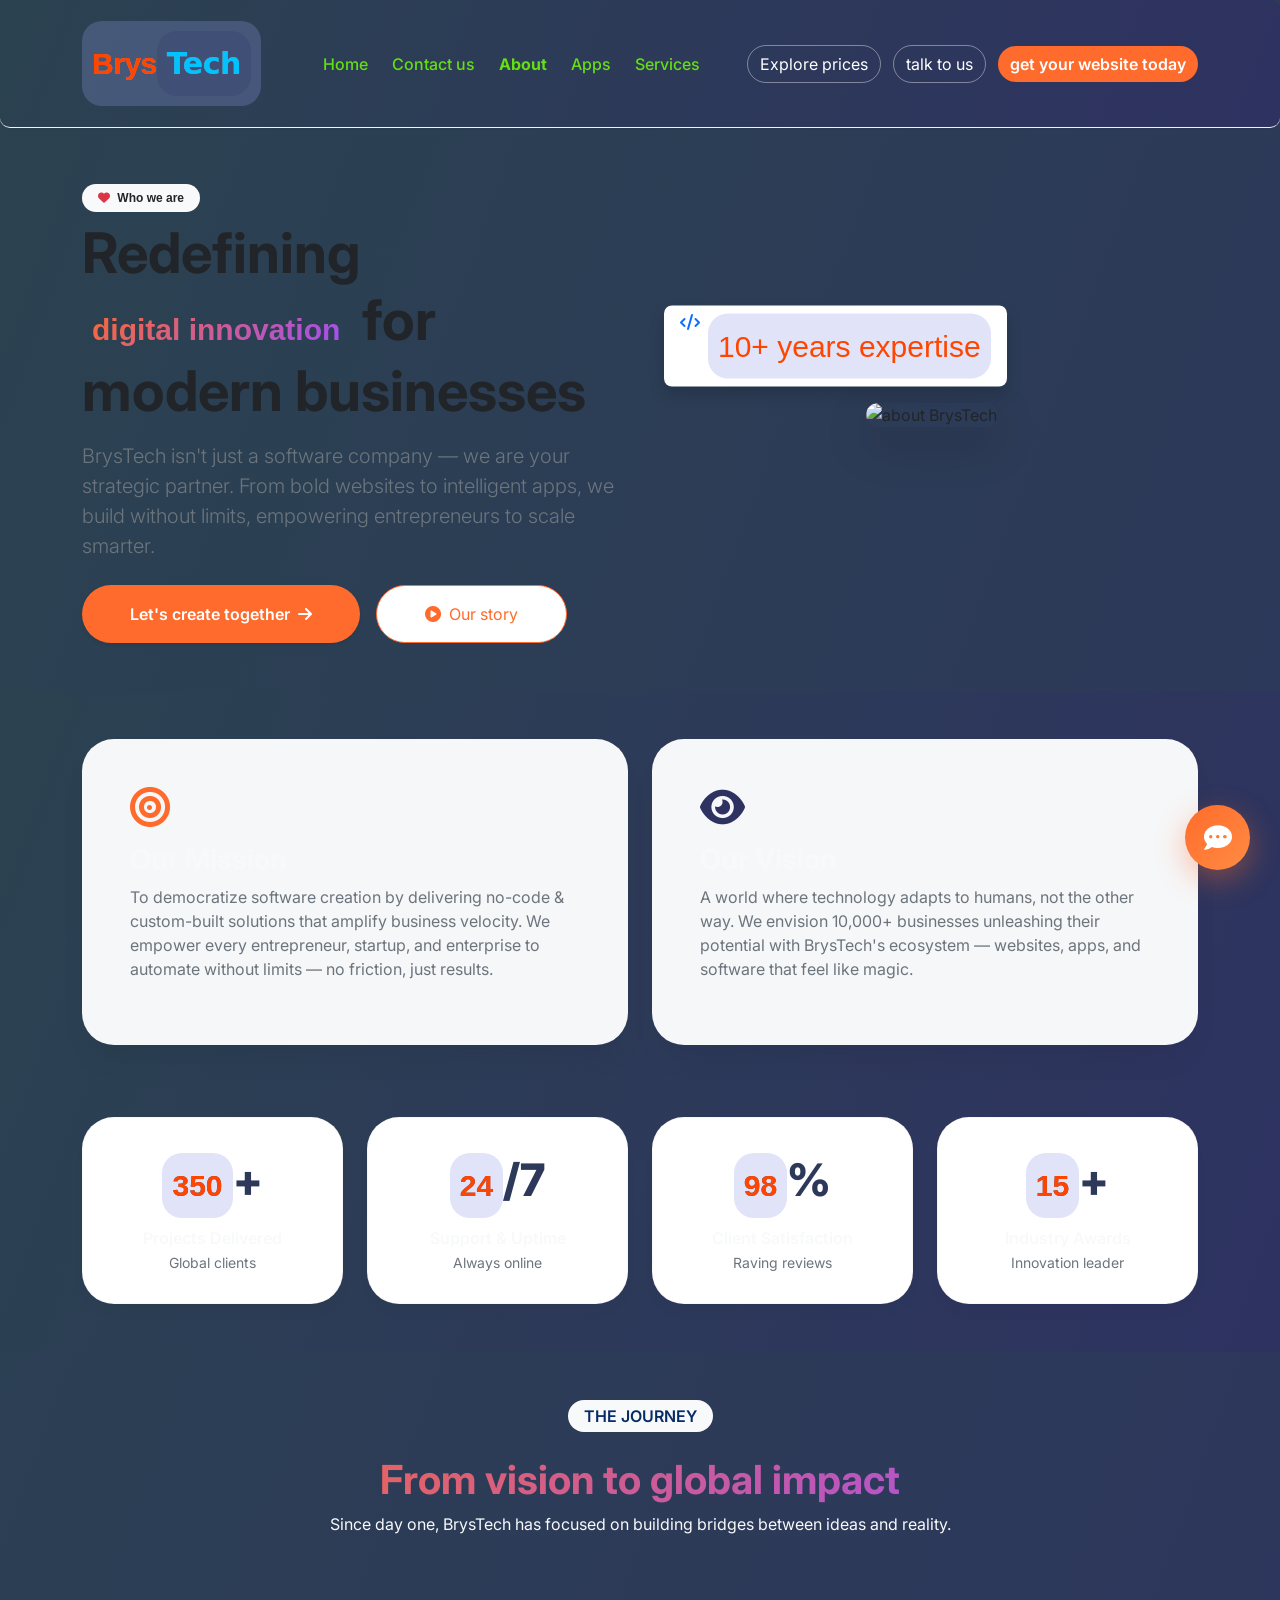
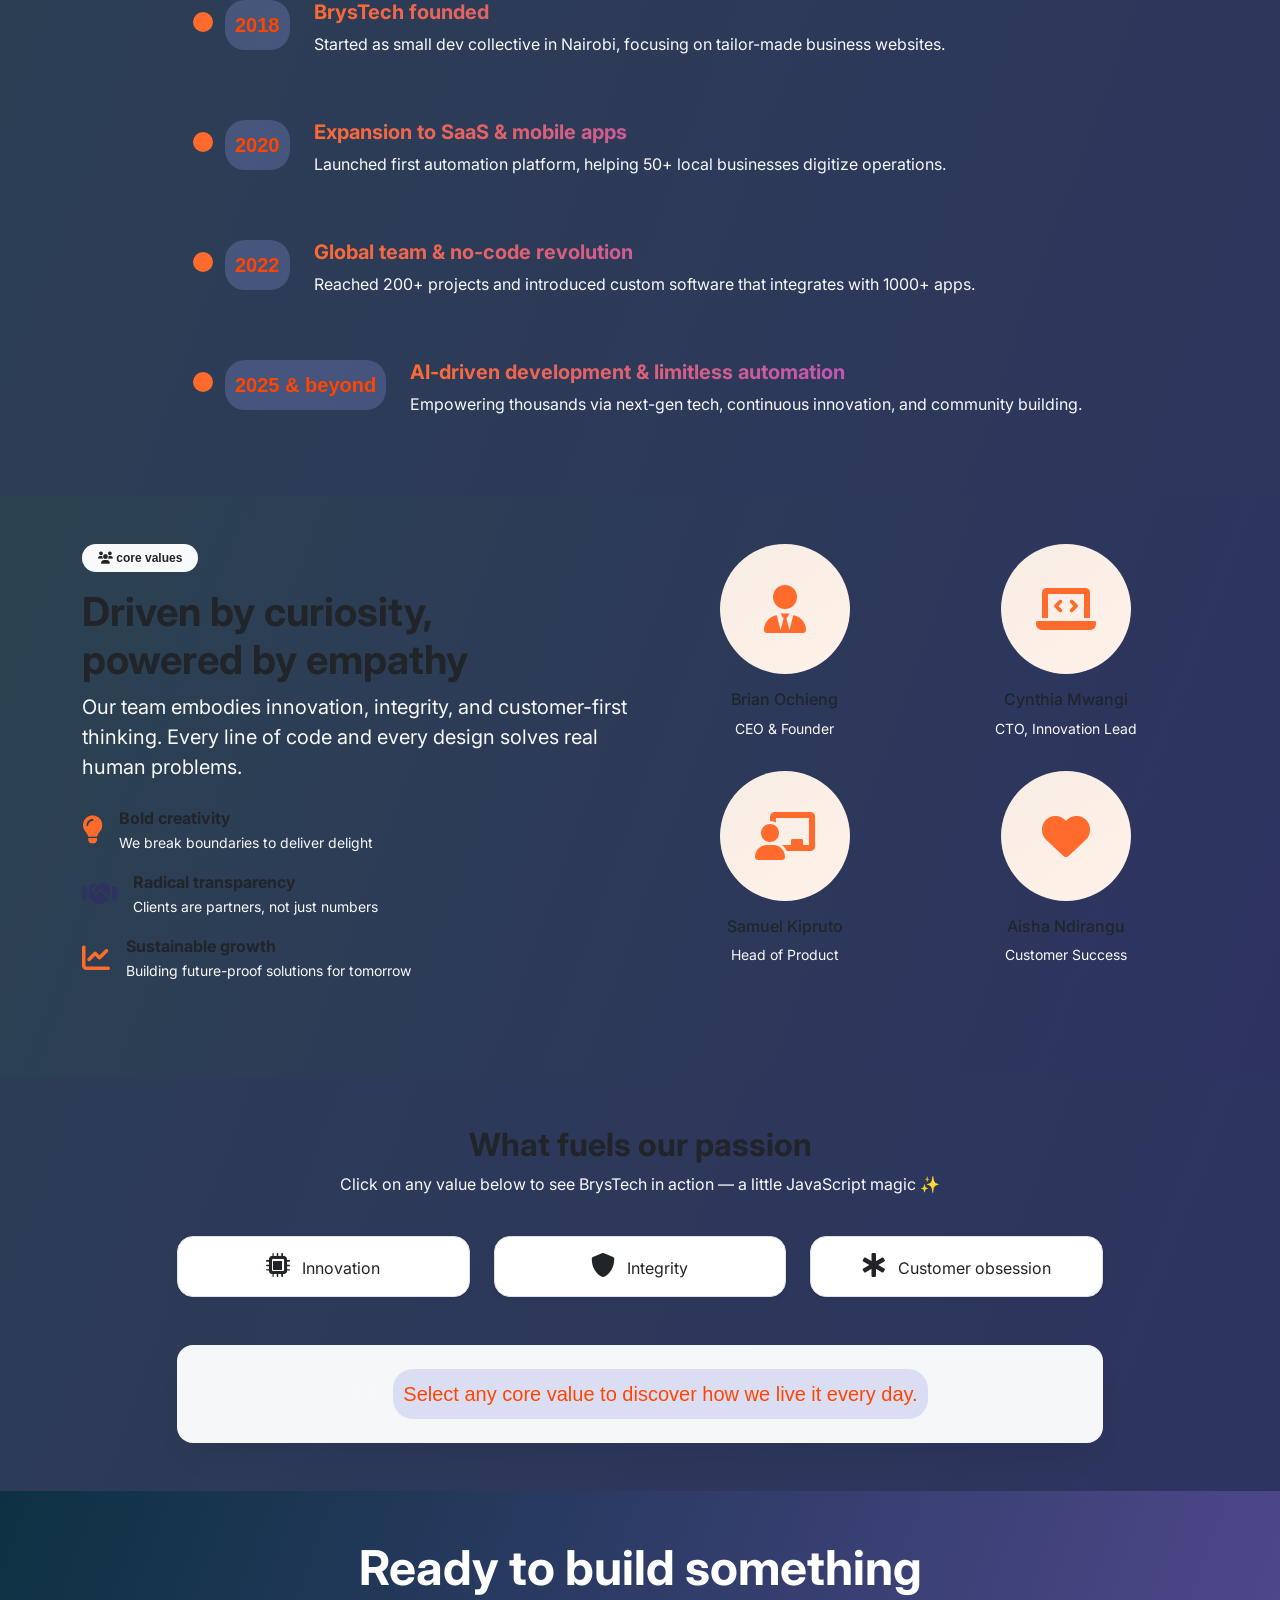
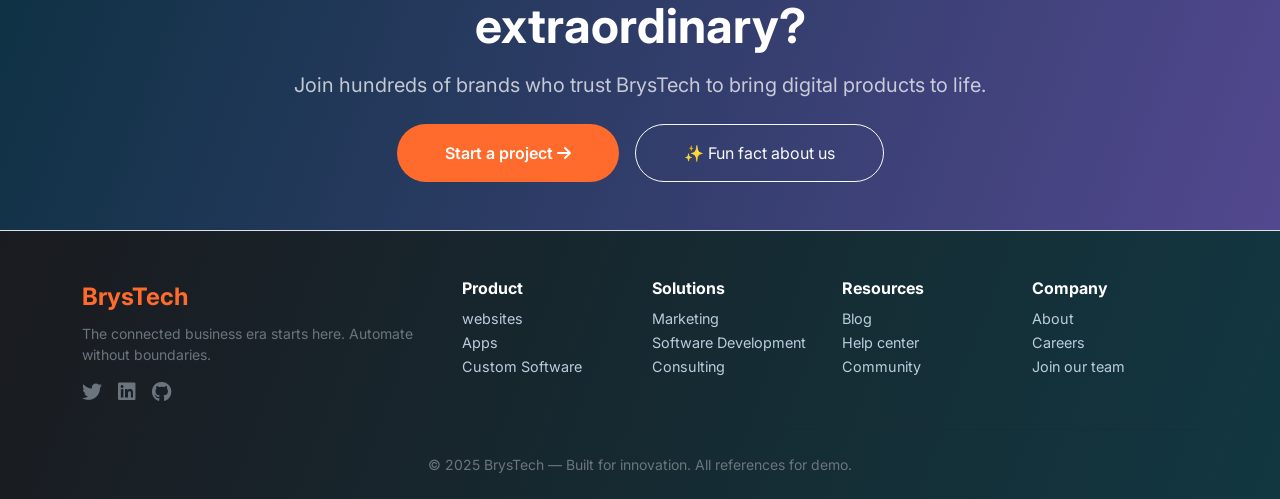
==== about.html @ b3199cd0 "Add files via upload" ====
<!DOCTYPE html>
<html lang="en">

<head>
    <meta charset="UTF-8">
    <meta name="viewport" content="width=device-width, initial-scale=1.0, user-scalable=yes">
    <title>BrysTech | About Us — Innovation Without Limits</title>
    <!-- Bootstrap 5 CSS + Icons + Google Fonts -->
    <link href="https://cdn.jsdelivr.net/npm/bootstrap@5.3.0-alpha1/dist/css/bootstrap.min.css" rel="stylesheet">
    <link rel="stylesheet" href="https://cdnjs.cloudflare.com/ajax/libs/font-awesome/6.0.0-beta3/css/all.min.css">
    <link href="https://fonts.googleapis.com/css2?family=Inter:opsz,wght@14..32,300;14..32,400;14..32,500;14..32,600;14..32,700;14..32,800&display=swap" rel="stylesheet">
    <link rel="stylesheet" href="./css/about.css">
</head>

<body>

    <!-- Navigation (exactly matching home style) -->
    <nav class="navbar navbar-expand-lg navbar-custom sticky-top" style="background: linear-gradient(110deg, #2b4250 0%, #2e3261 100%);">
        <div class="container">
            <a class="navbar-brand fw-bold fs-4" href="#"><span>Brys<div class="hub" style="display: inline-block;">Tech</div></span></a>
            <button class="navbar-toggler" type="button" data-bs-toggle="collapse" data-bs-target="#mainNavbar" aria-controls="mainNavbar" aria-expanded="false" aria-label="Toggle navigation">
                <span class="navbar-toggler-icon"></span>
            </button>
            <div class="collapse navbar-collapse" id="mainNavbar">
                <ul class="navbar-nav mx-auto mb-2 mb-lg-0">
                    <li class="nav-item"><a class="nav-link" href="./index.html">Home</a></li>
                    <li class="nav-item"><a class="nav-link" href="./contact.html">Contact us</a></li>
                    <li class="nav-item"><a class="nav-link active fw-bold" style="color:#FFCF9A;" href="./about.html">About</a></li>
                    <li class="nav-item"><a class="nav-link" href="./apps.html">Apps</a></li>
                    <li class="nav-item"><a class="nav-link" href="./services.html">Services</a></li>
                </ul>
                <div class="d-flex align-items-center gap-2">
                    <a href="#" class="btn btn-outline-custom me-1">Explore prices</a>
                    <a href="#" class="btn btn-outline-custom me-1">talk to us</a>
                    <a href="#" class="btn btn-primary-custom">get your website today</a>
                </div>
            </div>
        </div>
    </nav>

    <!-- About Hero Section -->
    <section class="py-5 mt-2">
        <div class="container">
            <div class="row align-items-center g-5">
                <div class="col-lg-6">
                    <div class="hero-badge mb-2">
                        <span class="badge bg-light text-dark p-2 px-3 rounded-pill fw-semibold"><i class="fas fa-heart me-1 text-danger"></i> Who we are</span>
                    </div>
                    <h1 class="display-4 fw-bold">Redefining <span class="hero-gradient">digital innovation</span> for modern businesses</h1>
                    <p class="lead text-secondary mt-3">BrysTech isn't just a software company — we are your strategic partner. From bold websites to intelligent apps, we build without limits, empowering entrepreneurs to scale smarter.</p>
                    <div class="d-flex flex-wrap gap-3 mt-4">
                        <button class="btn btn-primary-custom px-5 py-3 shadow-sm" id="aboutCtaBtn">Let's create together <i class="fas fa-arrow-right ms-1"></i></button>
                        <button class="btn btn-outline-custom px-5 py-3" style="border-color:#FF6B2C; color:#FF6B2C; background:white;" id="watchStoryBtn"><i class="fas fa-play-circle me-1"></i> Our story</button>
                    </div>
                </div>
                <div class="col-lg-6 text-center">
                    <div class="position-relative">
                        <img src="https://placehold.co/600x500/FFF2EB/FF6B2C?text=BrysTech+Team+Culture" alt="about BrysTech" class="img-fluid rounded-4 shadow-lg" style="border-radius: 2rem; width:100%; object-fit:cover;">
                        <div class="position-absolute bottom-0 start-0 translate-middle-y bg-white rounded-3 shadow p-2 px-3 d-none d-md-flex">
                            <i class="fas fa-code text-primary me-2"></i> <span>10+ years expertise</span>
                        </div>
                    </div>
                </div>
            </div>
        </div>
    </section>

    <!-- Mission & Vision (animated stats) -->
    <section class="py-5 text-light" style="background: linear-gradient(110deg, #2b4250 0%, #2e3261 100%);">
        <div class="container">
            <div class="row g-4 mb-5">
                <div class="col-md-6">
                    <div class="glass-card p-4 p-lg-5 h-100">
                        <i class="fas fa-bullseye fs-1 mb-3" style="color:#FF6B2C;"></i>
                        <h3 class="fw-bold">Our Mission</h3>
                        <p class="text-secondary mt-2">To democratize software creation by delivering no-code & custom-built solutions that amplify business velocity. We empower every entrepreneur, startup, and enterprise to automate without limits — no friction, just results.</p>
                    </div>
                </div>
                <div class="col-md-6">
                    <div class="glass-card p-4 p-lg-5 h-100">
                        <i class="fas fa-eye fs-1 mb-3" style="color:#2e3261;"></i>
                        <h3 class="fw-bold">Our Vision</h3>
                        <p class="text-secondary mt-2">A world where technology adapts to humans, not the other way. We envision 10,000+ businesses unleashing their potential with BrysTech's ecosystem — websites, apps, and software that feel like magic.</p>
                    </div>
                </div>
            </div>

            <!-- Stats row with JavaScript counter animation -->
            <div class="row text-center g-4 mt-2">
                <div class="col-md-3 col-6">
                    <div class="stat-card">
                        <div class="stat-number"><span class="counter-num" data-target="350">350</span>+</div>
                        <p class="fw-semibold mt-2 mb-0">Projects Delivered</p>
                        <small class="text-secondary">Global clients</small>
                    </div>
                </div>
                <div class="col-md-3 col-6">
                    <div class="stat-card">
                        <div class="stat-number"><span class="counter-num" data-target="24">24</span>/7</div>
                        <p class="fw-semibold mt-2 mb-0">Support & Uptime</p>
                        <small class="text-secondary">Always online</small>
                    </div>
                </div>
                <div class="col-md-3 col-6">
                    <div class="stat-card">
                        <div class="stat-number"><span class="counter-num" data-target="98">98</span>%</div>
                        <p class="fw-semibold mt-2 mb-0">Client Satisfaction</p>
                        <small class="text-secondary">Raving reviews</small>
                    </div>
                </div>
                <div class="col-md-3 col-6">
                    <div class="stat-card">
                        <div class="stat-number"><span class="counter-num" data-target="15">15</span>+</div>
                        <p class="fw-semibold mt-2 mb-0">Industry Awards</p>
                        <small class="text-secondary">Innovation leader</small>
                    </div>
                </div>
            </div>
        </div>
    </section>

    <!-- Company timeline / Journey -->
    <section class="py-5">
        <div class="container">
            <div class="text-center mb-5">
                <p class="text-uppercase fw-semibold text-primary-emphasis bg-light d-inline-block px-3 py-1 rounded-pill" style="background:#FFF2EB;">The Journey</p>
                <h2 class="display-6 fw-bold mt-2" style="background: linear-gradient(135deg, #FF6B2C, #9b4dff); background-clip: text; -webkit-background-clip: text; -webkit-text-fill-color: transparent;">From vision to global impact</h2>
                <p class="text-light col-md-7 mx-auto">Since day one, BrysTech has focused on building bridges between ideas and reality.</p>
            </div>
            <div class="row justify-content-center">
                <div class="col-lg-10">
                    <div class="position-relative p-3">
                        <div class="timeline-item d-flex mb-5">
                            <div class="me-4"><span class="timeline-dot"></span><span class="fw-bold fs-5">2018</span></div>
                            <div>
                                <h5 class="fw-bold" style="background: linear-gradient(135deg, #FF6B2C, #9b4dff); background-clip: text; -webkit-background-clip: text; -webkit-text-fill-color: transparent;">BrysTech founded</h5>
                                <p class="text-light">Started as small dev collective in Nairobi, focusing on tailor-made business websites.</p>
                            </div>
                        </div>
                        <div class="timeline-item d-flex mb-5">
                            <div class="me-4"><span class="timeline-dot"></span><span class="fw-bold fs-5">2020</span></div>
                            <div>
                                <h5 class="fw-bold" style="background: linear-gradient(135deg, #FF6B2C, #9b4dff); background-clip: text; -webkit-background-clip: text; -webkit-text-fill-color: transparent;">Expansion to SaaS & mobile apps</h5>
                                <p class="text-light">Launched first automation platform, helping 50+ local businesses digitize operations.</p>
                            </div>
                        </div>
                        <div class="timeline-item d-flex mb-5">
                            <div class="me-4"><span class="timeline-dot"></span><span class="fw-bold fs-5">2022</span></div>
                            <div>
                                <h5 class="fw-bold" style="background: linear-gradient(135deg, #FF6B2C, #9b4dff); background-clip: text; -webkit-background-clip: text; -webkit-text-fill-color: transparent;">Global team & no-code revolution</h5>
                                <p class="text-light">Reached 200+ projects and introduced custom software that integrates with 1000+ apps.</p>
                            </div>
                        </div>
                        <div class="timeline-item d-flex">
                            <div class="me-4"><span class="timeline-dot"></span><span class="fw-bold fs-5">2025 & beyond</span></div>
                            <div>
                                <h5 class="fw-bold" style="background: linear-gradient(135deg, #FF6B2C, #9b4dff); background-clip: text; -webkit-background-clip: text; -webkit-text-fill-color: transparent;">AI-driven development & limitless automation</h5>
                                <p class="text-light">Empowering thousands via next-gen tech, continuous innovation, and community building.</p>
                            </div>
                        </div>
                    </div>
                </div>
            </div>
        </div>
    </section>

    <!-- Meet the leadership / core values (interactive javascript flip-lite) -->
    <section class="py-5" style="background: linear-gradient(110deg, #2b4250 0%, #2e3261 100%);">
        <div class="container">
            <div class="row align-items-center mb-5">
                <div class="col-lg-6">
                    <span class="badge bg-light text-dark p-2 px-3 rounded-pill fw-semibold"><i class="fas fa-users"></i> core values</span>
                    <h2 class="fw-bold display-6 mt-3">Driven by curiosity, <br>powered by empathy</h2>
                    <p class="text-light fs-5">Our team embodies innovation, integrity, and customer-first thinking. Every line of code and every design solves real human problems.</p>
                    <div class="mt-4">
                        <div class="d-flex align-items-center gap-3 mb-3">
                            <i class="fas fa-lightbulb fs-3" style="color:#FF6B2C;"></i>
                            <div><strong>Bold creativity</strong><br><small class="text-light">We break boundaries to deliver delight</small></div>
                        </div>
                        <div class="d-flex align-items-center gap-3 mb-3">
                            <i class="fas fa-handshake fs-3" style="color:#2e3261;"></i>
                            <div><strong>Radical transparency</strong><br><small class="text-light">Clients are partners, not just numbers</small></div>
                        </div>
                        <div class="d-flex align-items-center gap-3">
                            <i class="fas fa-chart-line fs-3" style="color:#FF6B2C;"></i>
                            <div><strong>Sustainable growth</strong><br><small class="text-light">Building future-proof solutions for tomorrow</small></div>
                        </div>
                    </div>
                </div>
                <div class="col-lg-6 text-center mt-5 mt-lg-0">
                    <div class="row g-3">
                        <div class="col-6">
                            <div class="team-img-placeholder mx-auto"><i class="fas fa-user-tie"></i></div>
                            <h6 class="mt-2">Brian Ochieng</h6>
                            <p class="small text-light">CEO & Founder</p>
                        </div>
                        <div class="col-6">
                            <div class="team-img-placeholder mx-auto"><i class="fas fa-laptop-code"></i></div>
                            <h6 class="mt-2">Cynthia Mwangi</h6>
                            <p class="small text-light">CTO, Innovation Lead</p>
                        </div>
                        <div class="col-6">
                            <div class="team-img-placeholder mx-auto"><i class="fas fa-chalkboard-user"></i></div>
                            <h6 class="mt-2">Samuel Kipruto</h6>
                            <p class="small text-light">Head of Product</p>
                        </div>
                        <div class="col-6">
                            <div class="team-img-placeholder mx-auto"><i class="fas fa-heart"></i></div>
                            <h6 class="mt-2">Aisha Ndirangu</h6>
                            <p class="small text-light">Customer Success</p>
                        </div>
                    </div>
                </div>
            </div>
        </div>
    </section>

    <!-- Interactive JavaScript accordion-style value expand + Quote -->
    <section class="py-5">
        <div class="container">
            <div class="row justify-content-center">
                <div class="col-lg-8 text-center mb-4">
                    <h2 class="fw-bold">What fuels our passion</h2>
                    <p class="text-light">Click on any value below to see BrysTech in action — a little JavaScript magic ✨</p>
                </div>
            </div>
            <div class="row justify-content-center">
                <div class="col-md-10">
                    <div class="row g-4">
                        <div class="col-md-4">
                            <button class="btn w-100 py-3 border rounded-4 bg-white shadow-sm value-trigger" data-value="innovation">
                                <i class="fas fa-microchip fs-4 me-2"></i> Innovation
                            </button>
                        </div>
                        <div class="col-md-4">
                            <button class="btn w-100 py-3 border rounded-4 bg-white shadow-sm value-trigger" data-value="integrity">
                                <i class="fas fa-shield-alt fs-4 me-2"></i> Integrity
                            </button>
                        </div>
                        <div class="col-md-4">
                            <button class="btn w-100 py-3 border rounded-4 bg-white shadow-sm value-trigger" data-value="customer">
                                <i class="fas fa-star-of-life fs-4 me-2"></i> Customer obsession
                            </button>
                        </div>
                    </div>
                    <div class="mt-5 p-4 rounded-4 text-center glass-card" id="dynamicMessageBox">
                        <i class="fas fa-quote-left fs-2 text-light me-2 opacity-50"></i>
                        <span id="dynamicText" class="fs-5 fw-medium">Select any core value to discover how we live it every day.</span>
                    </div>
                </div>
            </div>
        </div>
    </section>

    <!-- CTA with JavaScript "Surprise" toggling -->
    <section class="py-5" style="background: linear-gradient(110deg, #0d3142 0%, #52488f 100%);">
        <div class="container text-center">
            <div class="row justify-content-center">
                <div class="col-lg-8">
                    <h2 class="fw-bold display-5 text-white">Ready to build something extraordinary?</h2>
                    <p class="fs-5 text-light mt-3 opacity-75">Join hundreds of brands who trust BrysTech to bring digital products to life.</p>
                    <div class="d-flex flex-wrap gap-3 justify-content-center mt-4">
                        <button class="btn btn-primary-custom px-5 py-3 fs-6 rounded-pill" id="surpriseCtaBtn">Start a project <i class="fas fa-arrow-right"></i></button>
                        <button class="btn btn-outline-light px-5 py-3 fs-6 rounded-pill" id="funFactBtn">✨ Fun fact about us</button>
                    </div>
                    <div id="funFactArea" class="mt-4 text-white bg-white bg-opacity-10 rounded-3 p-3 d-none transition">
                        <i class="fas fa-gem me-2"></i> <span id="funFactText"></span>
                    </div>
                </div>
            </div>
        </div>
    </section>

    <!-- Footer (same as home style) -->
    <footer class="pt-5 pb-4 border-top" style="background: linear-gradient(110deg, #1a1b20 0%, #123741 100%);">
        <div class="container">
            <div class="row g-4">
                <div class="col-md-4">
                    <div class="fw-bold fs-4 mb-2" style="color:#FF6B2C;">BrysTech</div>
                    <p class="text-secondary small">The connected business era starts here. Automate without boundaries.</p>
                    <div class="d-flex gap-3 mt-2">
                        <a href="#" class="text-secondary"><i class="fab fa-twitter fs-5"></i></a>
                        <a href="#" class="text-secondary"><i class="fab fa-linkedin fs-5"></i></a>
                        <a href="#" class="text-secondary"><i class="fab fa-github fs-5"></i></a>
                    </div>
                </div>
                <div class="col-md-8">
                    <div class="row">
                        <div class="col-6 col-sm-3">
                            <h6 class="fw-bold text-white">Product</h6>
                            <ul class="list-unstyled">
                                <li><a href="#" class="footer-link">websites</a></li>
                                <li><a href="#" class="footer-link">Apps</a></li>
                                <li><a href="#" class="footer-link">Custom Software</a></li>
                            </ul>
                        </div>
                        <div class="col-6 col-sm-3">
                            <h6 class="fw-bold text-white">Solutions</h6>
                            <ul class="list-unstyled">
                                <li><a href="#" class="footer-link">Marketing</a></li>
                                <li><a href="#" class="footer-link">Software Development</a></li>
                                <li><a href="#" class="footer-link">Consulting</a></li>
                            </ul>
                        </div>
                        <div class="col-6 col-sm-3">
                            <h6 class="fw-bold text-white">Resources</h6>
                            <ul class="list-unstyled">
                                <li><a href="#" class="footer-link">Blog</a></li>
                                <li><a href="#" class="footer-link">Help center</a></li>
                                <li><a href="#" class="footer-link">Community</a></li>
                            </ul>
                        </div>
                        <div class="col-6 col-sm-3">
                            <h6 class="fw-bold text-white">Company</h6>
                            <ul class="list-unstyled">
                                <li><a href="#" class="footer-link">About</a></li>
                                <li><a href="#" class="footer-link">Careers</a></li>
                                <li><a href="#" class="footer-link">Join our team</a></li>
                            </ul>
                        </div>
                    </div>
                </div>
            </div>
            <hr class="my-4 bg-secondary">
            <div class="text-center text-secondary small">
                &copy; 2025 BrysTech — Built for innovation. All references for demo.
            </div>
        </div>
    </footer>
    <!-- AI Chat Button -->
    <button class="ai-chat-btn" id="aiChatBtn">
        <i class="fas fa-comment-dots"></i>
    </button>

    <div id="chatModal" class="chat-modal hidden">
        <div class="chat-header">
            <span><i class="fas fa-robot me-2"></i>Brys AI Assistant</span>
            <button id="closeChatBtn">&times;</button>
        </div>
        <div class="chat-messages" id="chatMessages">
            <div class="message bot">
                <div class="bubble">👋 Hi! I'm Brys AI. Ask me anything!</div>
            </div>
        </div>
        <div class="chat-input-area">
            <input type="text" id="chatInput" placeholder="Ask me anything...">
            <button id="sendChatBtn"><i class="fas fa-paper-plane"></i></button>
        </div>
    </div>




    <script src="https://cdn.jsdelivr.net/npm/bootstrap@5.3.0-alpha1/dist/js/bootstrap.bundle.min.js"></script>

    <script>
        (function() {
            // Counter animation using intersection observer
            const counters = document.querySelectorAll('.counter-num');
            const animateNumbers = () => {
                counters.forEach(counter => {
                    const target = parseInt(counter.getAttribute('data-target'));
                    let current = parseInt(counter.innerText);
                    if (current < target) {
                        let increment = Math.ceil(target / 35);
                        let newVal = Math.min(current + increment, target);
                        counter.innerText = newVal;
                        setTimeout(() => animateNumbers(), 20);
                    } else {
                        counter.innerText = target;
                    }
                });
            };

            // trigger only once via intersection observer
            const observerOptions = {
                threshold: 0.3
            };
            const observer = new IntersectionObserver((entries) => {
                entries.forEach(entry => {
                    if (entry.isIntersecting) {
                        animateNumbers();
                        observer.unobserve(entry.target);
                    }
                });
            }, observerOptions);
            const statsSection = document.querySelector('.stat-card');
            if (statsSection) observer.observe(document.querySelector('.bg-grey .row.text-center'));

            // Dynamic value box (JavaScript interactive part)
            const valueBtns = document.querySelectorAll('.value-trigger');
            const dynamicTextSpan = document.getElementById('dynamicText');
            const messagesMap = {
                innovation: "✨ Innovation: We dedicate 20% of our time to R&D, playing with AI and bleeding-edge tools to give you a competitive edge. Every product is a future-proof masterpiece.",
                integrity: "🔒 Integrity: We believe in radical honesty — transparent pricing, open communication, and never overpromising. Our refund policy speaks for itself.",
                customer: "💖 Customer obsession: We don't just build and leave. 24/7 support, personalized onboarding, and continuous iteration based on YOUR feedback. Your success is our KPI."
            };
            valueBtns.forEach(btn => {
                btn.addEventListener('click', () => {
                    const val = btn.getAttribute('data-value');
                    if (val && messagesMap[val]) {
                        dynamicTextSpan.innerText = messagesMap[val];
                        // add small ripple effect
                        const box = document.getElementById('dynamicMessageBox');
                        box.style.transform = 'scale(1.01)';
                        setTimeout(() => {
                            box.style.transform = '';
                        }, 200);
                    } else {
                        dynamicTextSpan.innerText = '👏 Thank you for connecting with BrysTech values! We bring these principles to life daily.';
                    }
                });
            });

            // Fun fact button & Surprise
            const funBtn = document.getElementById('funFactBtn');
            const funFactArea = document.getElementById('funFactArea');
            const funFactTextSpan = document.getElementById('funFactText');
            const factsList = [
                "🧩 BrysTech was bootstrapped from a small home office with just two laptops — now we serve clients across 4 continents!",
                "⚡ The first website we ever built still runs today and processes over 10k monthly visitors.",
                "🦾 Our team speaks over 7 languages, helping us collaborate globally to build inclusive design.",
                "🚀 We once built a complete inventory app in 48 hours to rescue a local retailer during a crisis.",
                "🎨 Our signature orange (#FF6B2C) symbolizes creativity, energy, and the African sunset."
            ];
            funBtn.addEventListener('click', () => {
                const randomFact = factsList[Math.floor(Math.random() * factsList.length)];
                funFactTextSpan.innerText = randomFact;
                funFactArea.classList.remove('d-none');
                funFactArea.classList.add('d-block');
                setTimeout(() => {
                    funFactArea.scrollIntoView({
                        behavior: 'smooth',
                        block: 'nearest'
                    });
                }, 100);
            });

            const surpriseBtn = document.getElementById('surpriseCtaBtn');
            surpriseBtn.addEventListener('click', () => {
                alert("🎉 Let’s create your next digital success! Reach out to hello@brystech.com — we'll get back within 2 hours.");
            });
            const aboutCta = document.getElementById('aboutCtaBtn');
            if (aboutCta) aboutCta.addEventListener('click', () => {
                alert("📞 Talk to our strategy team: +254 700 123 456 or book a free consultation.");
            });
            const watchStory = document.getElementById('watchStoryBtn');
            if (watchStory) watchStory.addEventListener('click', () => {
                alert("📽️ Our origin story video coming soon! Meanwhile, check our case studies.");
            });

            // manual fix for counters ensure initial zero
            counters.forEach(c => {
                if (parseInt(c.innerText) === 0) c.innerText = "0";
            });
        })();
    </script>

    <script src="js/script.js"></script>
</body>

</html>
---- css/about.css ----
* {
        font-family: 'Inter', sans-serif;
    }
    
    body {
        background: linear-gradient(110deg, #2b4250 0%, #2e3261 100%);
    }
    /* custom overrides / consistent with home but About specific */
    /* ===== CUSTOM NAVBAR STYLES ===== */
    
    nav {
        background-color: #333;
        border-radius: 10px;
    }
    
    .navbar-custom {
        background-color: #ffffff;
        padding: 1rem 0;
        box-shadow: 0 1px 2px rgba(0, 0, 0, 0.03), 0 1px 6px -1px rgba(0, 0, 0, 0.02);
        border-bottom: 1px solid #f0f2f5;
    }
    
    .navbar-brand {
        font-weight: 800;
        font-size: 1.8rem;
        letter-spacing: -0.02em;
        background: linear-gradient(135deg, #FF6B2C 0%, #FF8A4C 100%);
        -webkit-background-clip: text;
        background-clip: text;
        color: transparent;
    }
    
    .nav-link {
        font-weight: 500;
        color: #64df12 !important;
        margin: 0 0.25rem;
        transition: color 0.2s;
    }
    
    .nav-link:hover {
        color: #e9700ef5 !important;
        padding: 10px;
        border-radius: 5px;
        background-color: white;
    }
    
    span {
        color: orangered;
        font-size: 30px;
        background-color: rgba(144, 153, 228, 0.267);
        border-radius: 20px;
        font-family: Verdana, Geneva, Tahoma, sans-serif;
        padding: 10px;
        margin: 0px;
        display: inline-block;
    }
    
    .hub {
        color: rgb(0, 195, 255);
        font-size: 30px;
        background-color: rgba(51, 56, 105, 0.267);
        border-radius: 20px;
        font-family: system-ui, -apple-system, BlinkMacSystemFont, 'Segoe UI', Roboto, Oxygen, Ubuntu, Cantarell, 'Open Sans', 'Helvetica Neue', sans-serif;
        padding: 10px;
        display: inline-block;
    }
    
    .btn-outline-custom {
        border: 1px solid rgba(255, 255, 255, 0.4);
        color: white;
        background: transparent;
        border-radius: 40px;
        transition: 0.2s;
    }
    
    .btn-outline-custom:hover {
        background: rgba(255, 255, 255, 0.15);
        border-color: white;
        color: white;
    }
    
    .btn-primary-custom {
        background: #FF6B2C;
        border: none;
        color: white;
        border-radius: 40px;
        font-weight: 600;
        transition: 0.2s;
    }
    
    .btn-primary-custom:hover {
        background: #e05a1f;
        transform: translateY(-2px);
        box-shadow: 0 10px 20px -5px rgba(255, 107, 44, 0.3);
    }
    
    .btn-google-style {
        background: white;
        color: #1e2a3e;
        border-radius: 40px;
        font-weight: 500;
        border: 1px solid #e2e8f0;
    }
    
    .btn-google-style:hover {
        background: #f8fafc;
        border-color: #cbd5e1;
    }
    
    .hero-gradient {
        background: linear-gradient(135deg, #FF6B2C, #9b4dff);
        -webkit-background-clip: text;
        background-clip: text;
        color: transparent;
    }
    
    .feature-card {
        background: white;
        border-radius: 28px;
        padding: 1.8rem 1.5rem;
        transition: all 0.3s ease;
        height: 100%;
        box-shadow: 0 8px 20px rgba(0, 0, 0, 0.02);
        border: 1px solid #f0e9e2;
    }
    
    .feature-card:hover {
        transform: translateY(-6px);
        box-shadow: 0 25px 35px -12px rgba(0, 0, 0, 0.08);
        border-color: #ffd9c4;
    }
    
    .feature-icon {
        width: 58px;
        height: 58px;
        background: #fff2e6;
        border-radius: 20px;
        display: flex;
        align-items: center;
        justify-content: center;
        font-size: 28px;
        color: #FF6B2C;
        margin-bottom: 1.4rem;
    }
    
    .timeline-dot {
        background: #FF6B2C;
        width: 12px;
        height: 12px;
        border-radius: 50%;
        display: inline-block;
        margin-right: 12px;
    }
    
    .stat-card {
        background: white;
        border-radius: 32px;
        padding: 1.8rem;
        text-align: center;
        transition: 0.25s ease;
        border: 1px solid rgba(0, 0, 0, 0.03);
        box-shadow: 0 10px 20px -8px rgba(0, 0, 0, 0.05);
    }
    
    .stat-number {
        font-size: 2.8rem;
        font-weight: 800;
        background: linear-gradient(145deg, #2b4250, #2e3261);
        -webkit-background-clip: text;
        background-clip: text;
        color: transparent;
    }
    
    .glass-card {
        background: rgba(255, 255, 255, 0.96);
        backdrop-filter: blur(2px);
        border-radius: 2rem;
        box-shadow: 0 20px 35px -12px rgba(0, 0, 0, 0.08);
    }
    
    .team-img-placeholder {
        background: linear-gradient(145deg, #f7ede5, #fff1e8);
        width: 130px;
        height: 130px;
        border-radius: 50%;
        display: flex;
        align-items: center;
        justify-content: center;
        font-size: 3rem;
        color: #FF6B2C;
        margin: 0 auto 1rem;
        transition: 0.2s;
    }
    
    .footer-link {
        text-decoration: none;
        color: #bbccdd;
        font-size: 0.9rem;
        transition: 0.2s;
    }
    
    .footer-link:hover {
        color: #FF6B2C;
    }
    
    .bg-grey {
        background-color: #faf7f2;
    }
    
    .animated-counter {
        transition: all 0.1s ease;
    }
    /* ========================================== */
    /* AI CHAT BUTTON & MODAL STYLES ONLY */
    /* ========================================== */
    /* Floating Chat Button */
    
    .ai-chat-btn {
        position: fixed;
        bottom: 30px;
        right: 30px;
        width: 65px;
        height: 65px;
        border-radius: 50%;
        background: linear-gradient(135deg, #FF6B2C, #FF8C42);
        border: none;
        color: white;
        font-size: 28px;
        box-shadow: 0 10px 30px rgba(255, 107, 44, 0.4);
        cursor: pointer;
        z-index: 1000;
        transition: all 0.3s ease;
        display: flex;
        align-items: center;
        justify-content: center;
        animation: pulse 2s infinite;
    }
    
    .ai-chat-btn:hover {
        transform: scale(1.1) rotate(5deg);
        box-shadow: 0 15px 35px rgba(255, 107, 44, 0.6);
        background: linear-gradient(135deg, #FF8C42, #FF6B2C);
    }
    /* Pulse Animation */
    
    @keyframes pulse {
        0% {
            box-shadow: 0 0 0 0 rgba(255, 107, 44, 0.7);
        }
        70% {
            box-shadow: 0 0 0 15px rgba(255, 107, 44, 0);
        }
        100% {
            box-shadow: 0 0 0 0 rgba(255, 107, 44, 0);
        }
    }
    /* Chat Modal Container */
    
    .chat-modal {
        position: fixed;
        bottom: 110px;
        right: 30px;
        width: 380px;
        height: 550px;
        background: white;
        border-radius: 24px;
        box-shadow: 0 20px 60px rgba(0, 0, 0, 0.3);
        z-index: 1001;
        display: flex;
        flex-direction: column;
        overflow: hidden;
        transition: all 0.3s ease;
        border: 1px solid rgba(0, 0, 0, 0.1);
        animation: slideUp 0.3s ease;
    }
    
    @keyframes slideUp {
        from {
            opacity: 0;
            transform: translateY(20px);
        }
        to {
            opacity: 1;
            transform: translateY(0);
        }
    }
    
    .chat-modal.hidden {
        display: none;
    }
    /* Chat Header */
    
    .chat-header {
        background: linear-gradient(110deg, #2b4250, #2e3261);
        color: white;
        padding: 18px 20px;
        display: flex;
        justify-content: space-between;
        align-items: center;
        font-weight: 600;
        font-size: 16px;
    }
    
    .chat-header span i {
        margin-right: 8px;
        font-size: 20px;
    }
    
    .chat-header button {
        background: none;
        border: none;
        color: white;
        font-size: 28px;
        cursor: pointer;
        transition: 0.2s;
        line-height: 1;
        padding: 0;
        width: 30px;
        height: 30px;
        display: flex;
        align-items: center;
        justify-content: center;
        border-radius: 50%;
    }
    
    .chat-header button:hover {
        background: rgba(255, 255, 255, 0.2);
        transform: scale(1.1);
    }
    /* Chat Messages Area */
    
    .chat-messages {
        flex: 1;
        padding: 20px;
        overflow-y: auto;
        background: #f8f9fa;
        display: flex;
        flex-direction: column;
        gap: 12px;
    }
    /* Custom Scrollbar */
    
    .chat-messages::-webkit-scrollbar {
        width: 6px;
    }
    
    .chat-messages::-webkit-scrollbar-track {
        background: #e9ecef;
        border-radius: 10px;
    }
    
    .chat-messages::-webkit-scrollbar-thumb {
        background: #FF6B2C;
        border-radius: 10px;
    }
    /* Message Bubbles */
    
    .message {
        display: flex;
        flex-direction: column;
        animation: fadeIn 0.3s ease;
    }
    
    @keyframes fadeIn {
        from {
            opacity: 0;
            transform: translateY(10px);
        }
        to {
            opacity: 1;
            transform: translateY(0);
        }
    }
    
    .message.user {
        align-items: flex-end;
    }
    
    .message.bot {
        align-items: flex-start;
    }
    
    .message .bubble {
        max-width: 85%;
        padding: 12px 16px;
        border-radius: 20px;
        font-size: 14px;
        line-height: 1.5;
        word-wrap: break-word;
        white-space: pre-wrap;
    }
    
    .message.user .bubble {
        background: linear-gradient(135deg, #FF6B2C, #FF8C42);
        color: white;
        border-bottom-right-radius: 4px;
        box-shadow: 0 2px 5px rgba(0, 0, 0, 0.1);
    }
    
    .message.bot .bubble {
        background: white;
        color: #1e2a3e;
        border-bottom-left-radius: 4px;
        box-shadow: 0 2px 5px rgba(0, 0, 0, 0.05);
        border: 1px solid #e9ecef;
    }
    /* Typing Indicator */
    
    .typing-indicator {
        font-style: italic;
        color: #888;
        font-size: 12px;
        padding: 8px 12px;
        background: white;
        border-radius: 18px;
        display: inline-block;
        border: 1px solid #e9ecef;
    }
    /* Chat Input Area */
    
    .chat-input-area {
        display: flex;
        padding: 15px;
        background: white;
        border-top: 1px solid #e9ecef;
        gap: 10px;
    }
    
    .chat-input-area input {
        flex: 1;
        border: 1px solid #dee2e6;
        border-radius: 30px;
        padding: 12px 18px;
        outline: none;
        font-size: 14px;
        transition: 0.2s;
    }
    
    .chat-input-area input:focus {
        border-color: #FF6B2C;
        box-shadow: 0 0 0 3px rgba(255, 107, 44, 0.1);
    }
    
    .chat-input-area button {
        background: #FF6B2C;
        border: none;
        color: white;
        border-radius: 50%;
        width: 45px;
        height: 45px;
        cursor: pointer;
        transition: 0.2s;
        display: flex;
        align-items: center;
        justify-content: center;
        font-size: 18px;
    }
    
    .chat-input-area button:hover {
        background: #e05a1f;
        transform: scale(1.05);
    }
    /* Mobile Responsive */
    
    @media (max-width: 576px) {
        .ai-chat-btn {
            bottom: 20px;
            right: 20px;
            width: 55px;
            height: 55px;
            font-size: 24px;
        }
        .chat-modal {
            width: calc(100% - 40px);
            max-width: 350px;
            height: 500px;
            bottom: 90px;
            right: 20px;
        }
        .chat-header {
            padding: 15px;
            font-size: 14px;
        }
        .chat-messages {
            padding: 15px;
        }
        .message .bubble {
            max-width: 90%;
            padding: 10px 14px;
            font-size: 13px;
        }
        .chat-input-area {
            padding: 12px;
        }
        .chat-input-area input {
            padding: 10px 15px;
            font-size: 13px;
        }
        .chat-input-area button {
            width: 40px;
            height: 40px;
            font-size: 16px;
        }
    }
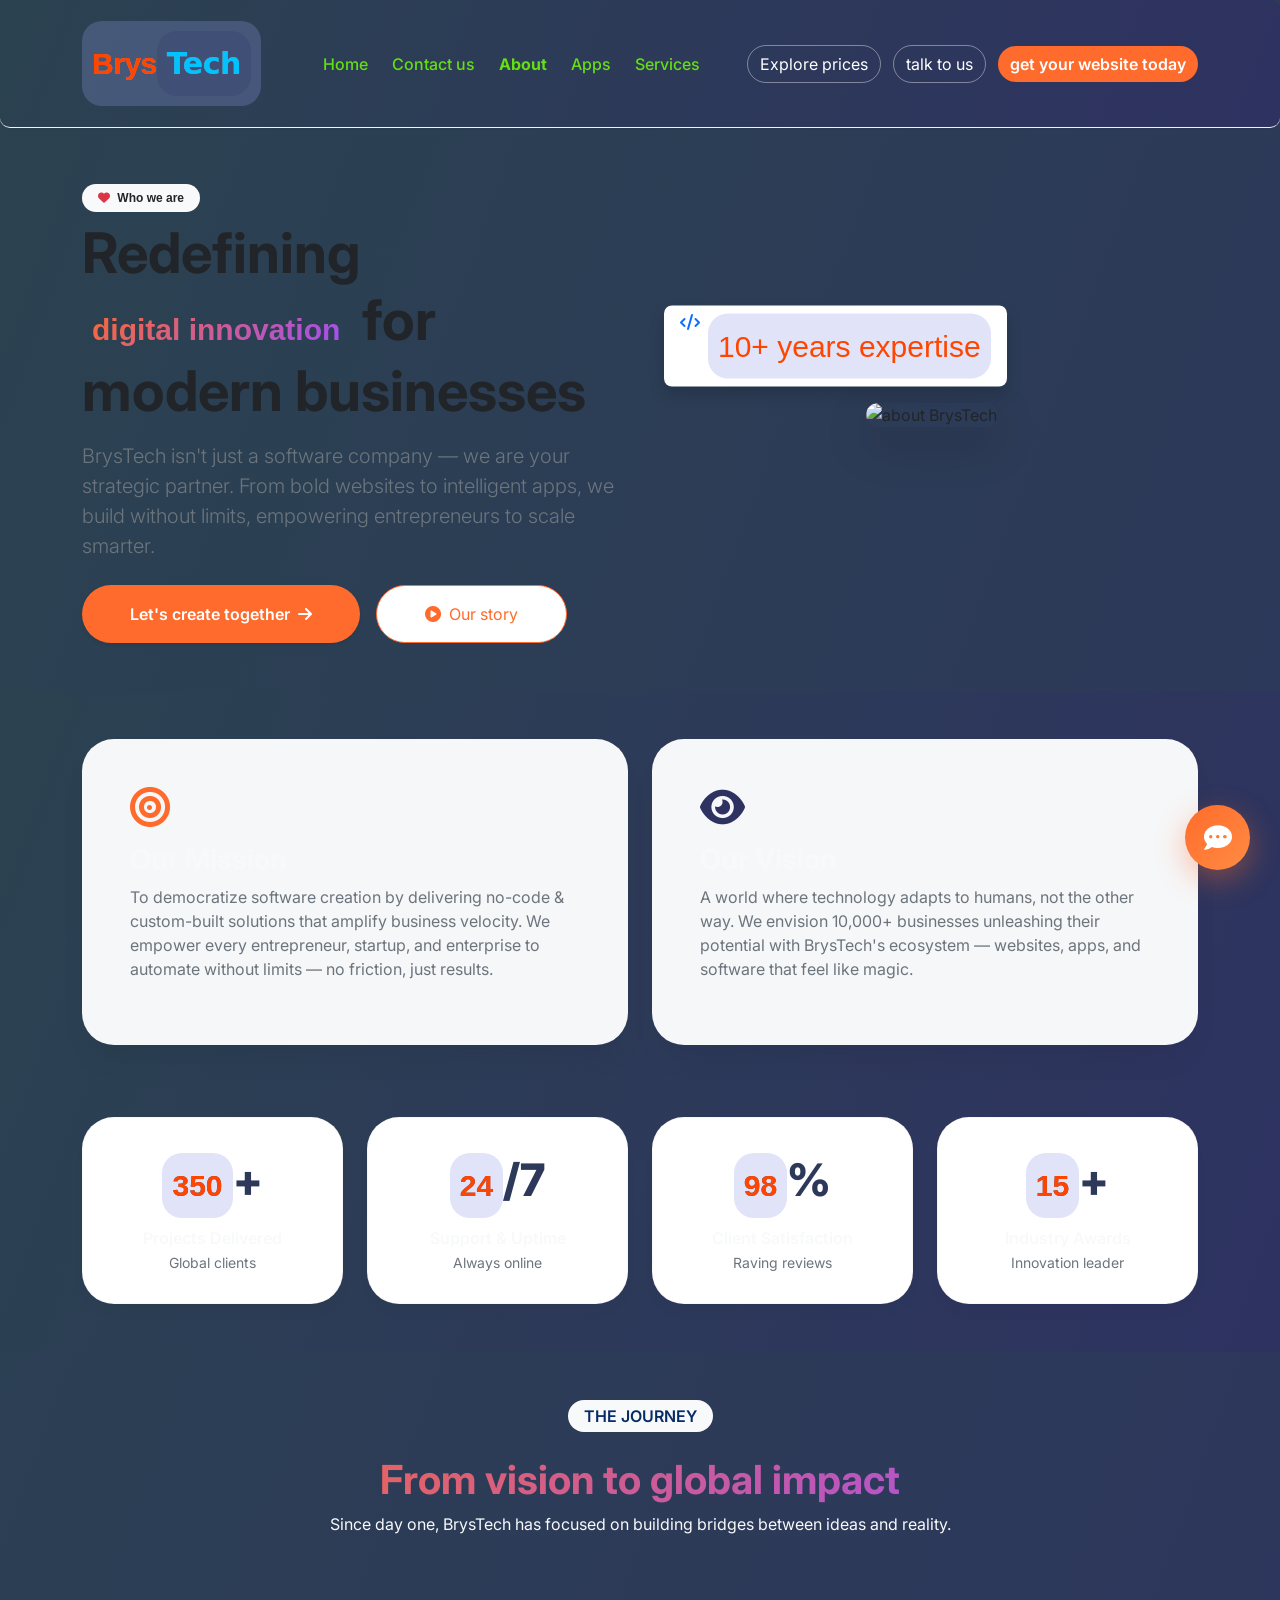
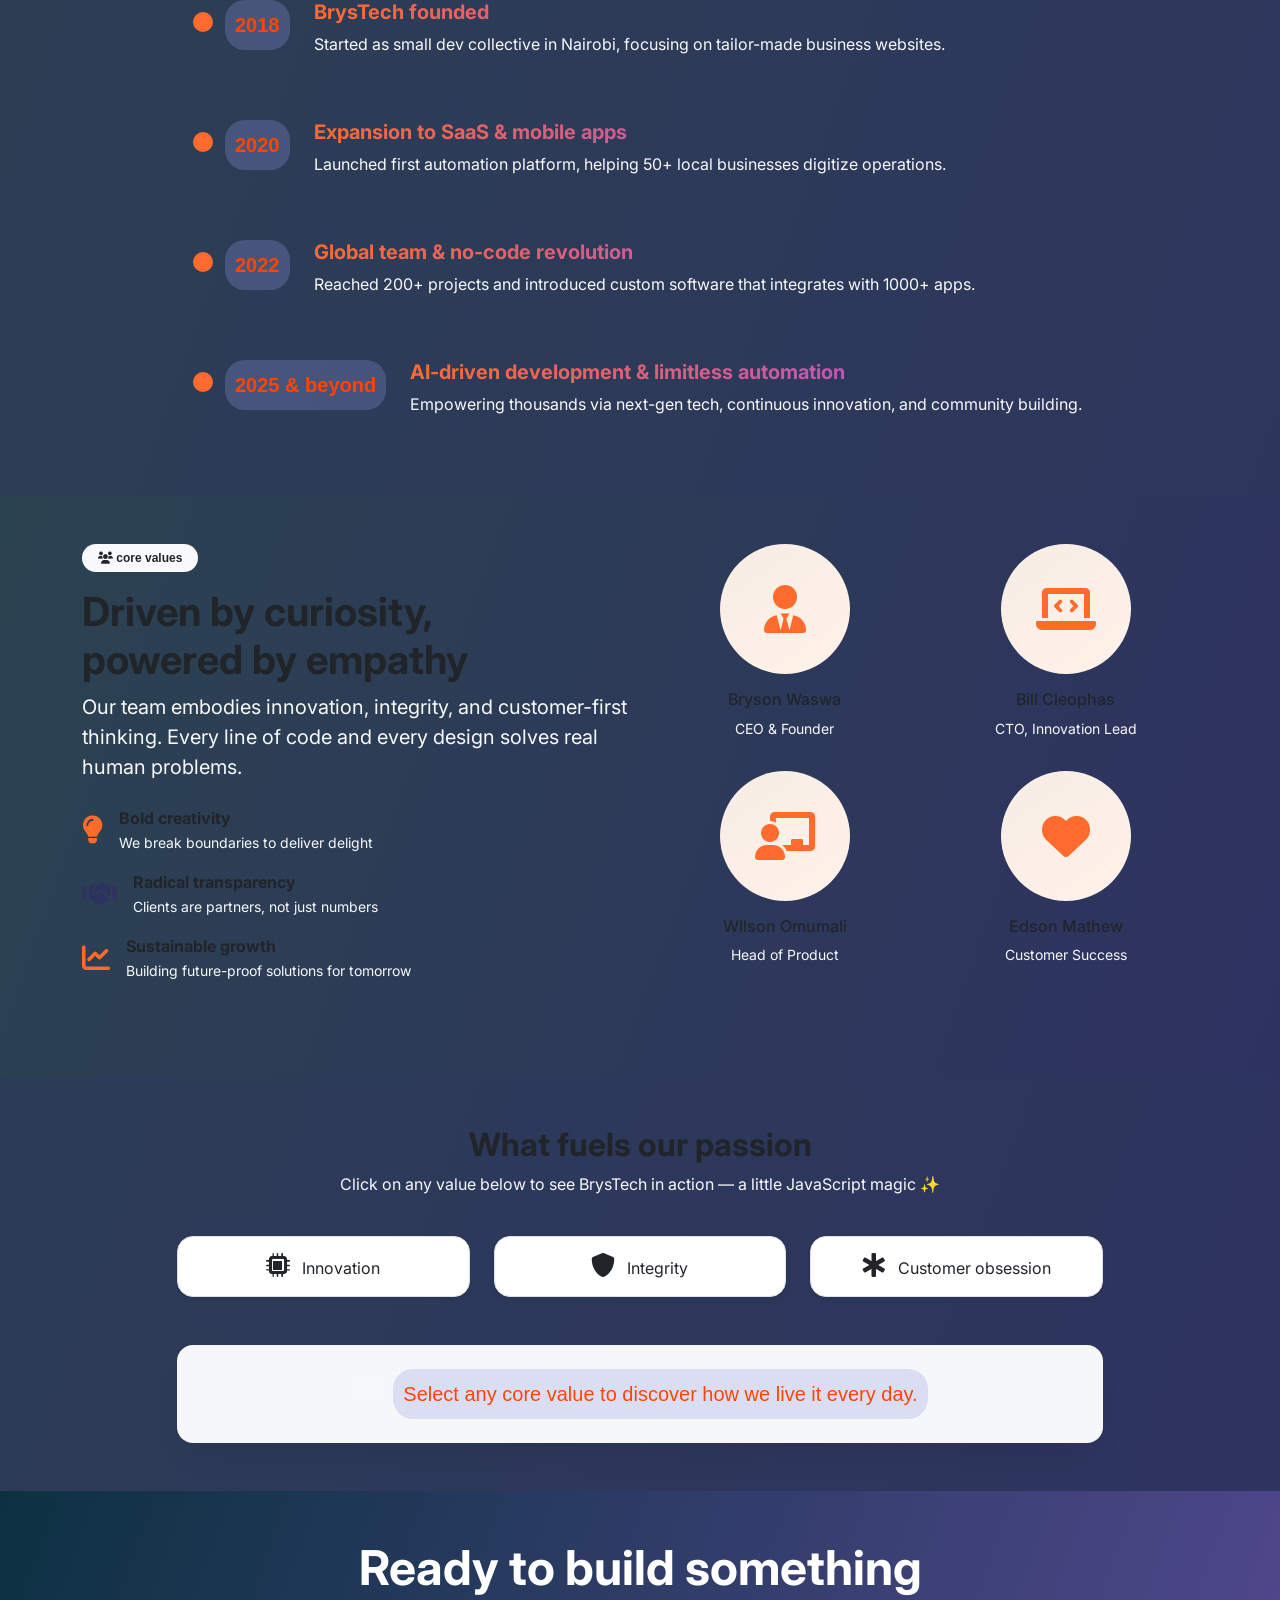
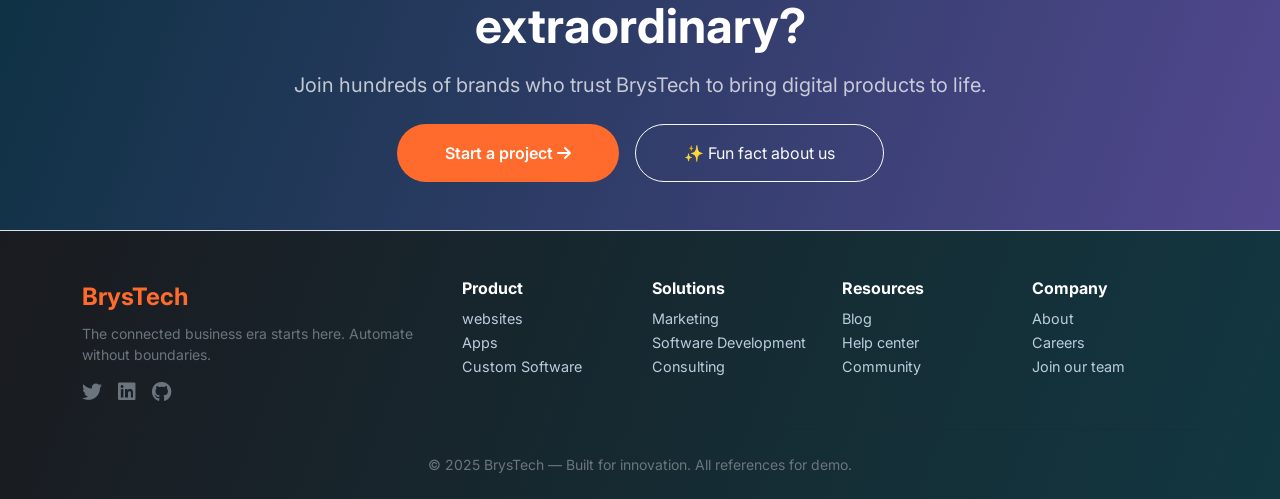
==== commit d5137c9d: "Update print statement from 'Hello' to 'Goodbye'" ====
--- a/about.html
+++ b/about.html
@@ -191,22 +191,22 @@
                     <div class="row g-3">
                         <div class="col-6">
                             <div class="team-img-placeholder mx-auto"><i class="fas fa-user-tie"></i></div>
-                            <h6 class="mt-2">Brian Ochieng</h6>
+                            <h6 class="mt-2">Bryson Waswa</h6>
                             <p class="small text-light">CEO & Founder</p>
                         </div>
                         <div class="col-6">
                             <div class="team-img-placeholder mx-auto"><i class="fas fa-laptop-code"></i></div>
-                            <h6 class="mt-2">Cynthia Mwangi</h6>
+                            <h6 class="mt-2">Bill Cleophas</h6>
                             <p class="small text-light">CTO, Innovation Lead</p>
                         </div>
                         <div class="col-6">
                             <div class="team-img-placeholder mx-auto"><i class="fas fa-chalkboard-user"></i></div>
-                            <h6 class="mt-2">Samuel Kipruto</h6>
+                            <h6 class="mt-2">Wllson Omumali</h6>
                             <p class="small text-light">Head of Product</p>
                         </div>
                         <div class="col-6">
                             <div class="team-img-placeholder mx-auto"><i class="fas fa-heart"></i></div>
-                            <h6 class="mt-2">Aisha Ndirangu</h6>
+                            <h6 class="mt-2">Edson Mathew</h6>
                             <p class="small text-light">Customer Success</p>
                         </div>
                     </div>
@@ -459,4 +459,4 @@
     <script src="js/script.js"></script>
 </body>
 
-</html>+</html>
